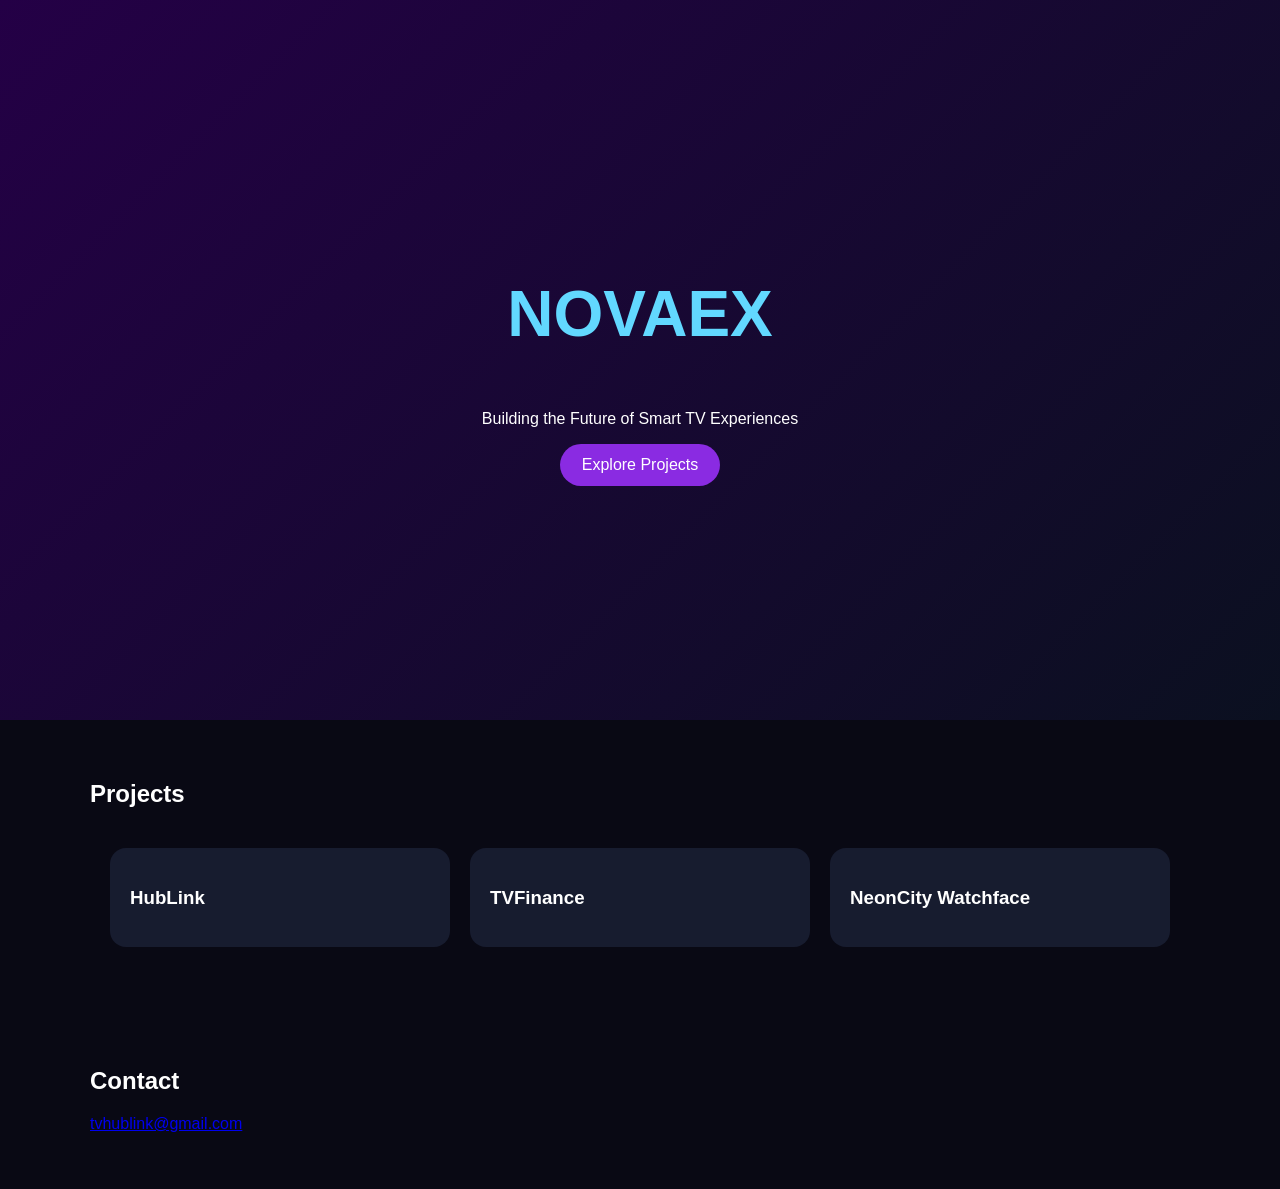
==== index.html @ fdcd35bb "Add files via upload" ====
<!DOCTYPE html><html><head><meta charset="utf-8"><meta name="viewport" content="width=device-width,initial-scale=1"><title>Novaex</title><link rel="stylesheet" href="style.css"></head><body><header class="hero"><h1>NOVAEX</h1><p>Building the Future of Smart TV Experiences</p><a class="btn" href="#projects">Explore Projects</a></header><section id="projects"><h2>Projects</h2><div class="grid"><a class="card" href="projects/hublink.html"><h3>HubLink</h3></a><a class="card" href="projects/tvfinance.html"><h3>TVFinance</h3></a><a class="card" href="projects/neoncity.html"><h3>NeonCity Watchface</h3></a></div></section><section><h2>Contact</h2><p><a href="mailto:tvhublink@gmail.com">tvhublink@gmail.com</a></p></section></body></html>
---- style.css ----
body{margin:0;background:#090914;color:#fff;font-family:Arial}.hero{height:80vh;display:flex;flex-direction:column;justify-content:center;align-items:center;background:linear-gradient(135deg,#240046,#0b1020)}h1{font-size:64px;color:#62d8ff}.btn{padding:12px 22px;background:#8a2be2;color:#fff;text-decoration:none;border-radius:24px}.grid{display:grid;grid-template-columns:repeat(auto-fit,minmax(220px,1fr));gap:20px;padding:20px}.card{background:#171c2f;padding:20px;border-radius:16px;color:#fff;text-decoration:none}section{max-width:1100px;margin:auto;padding:40px 20px}
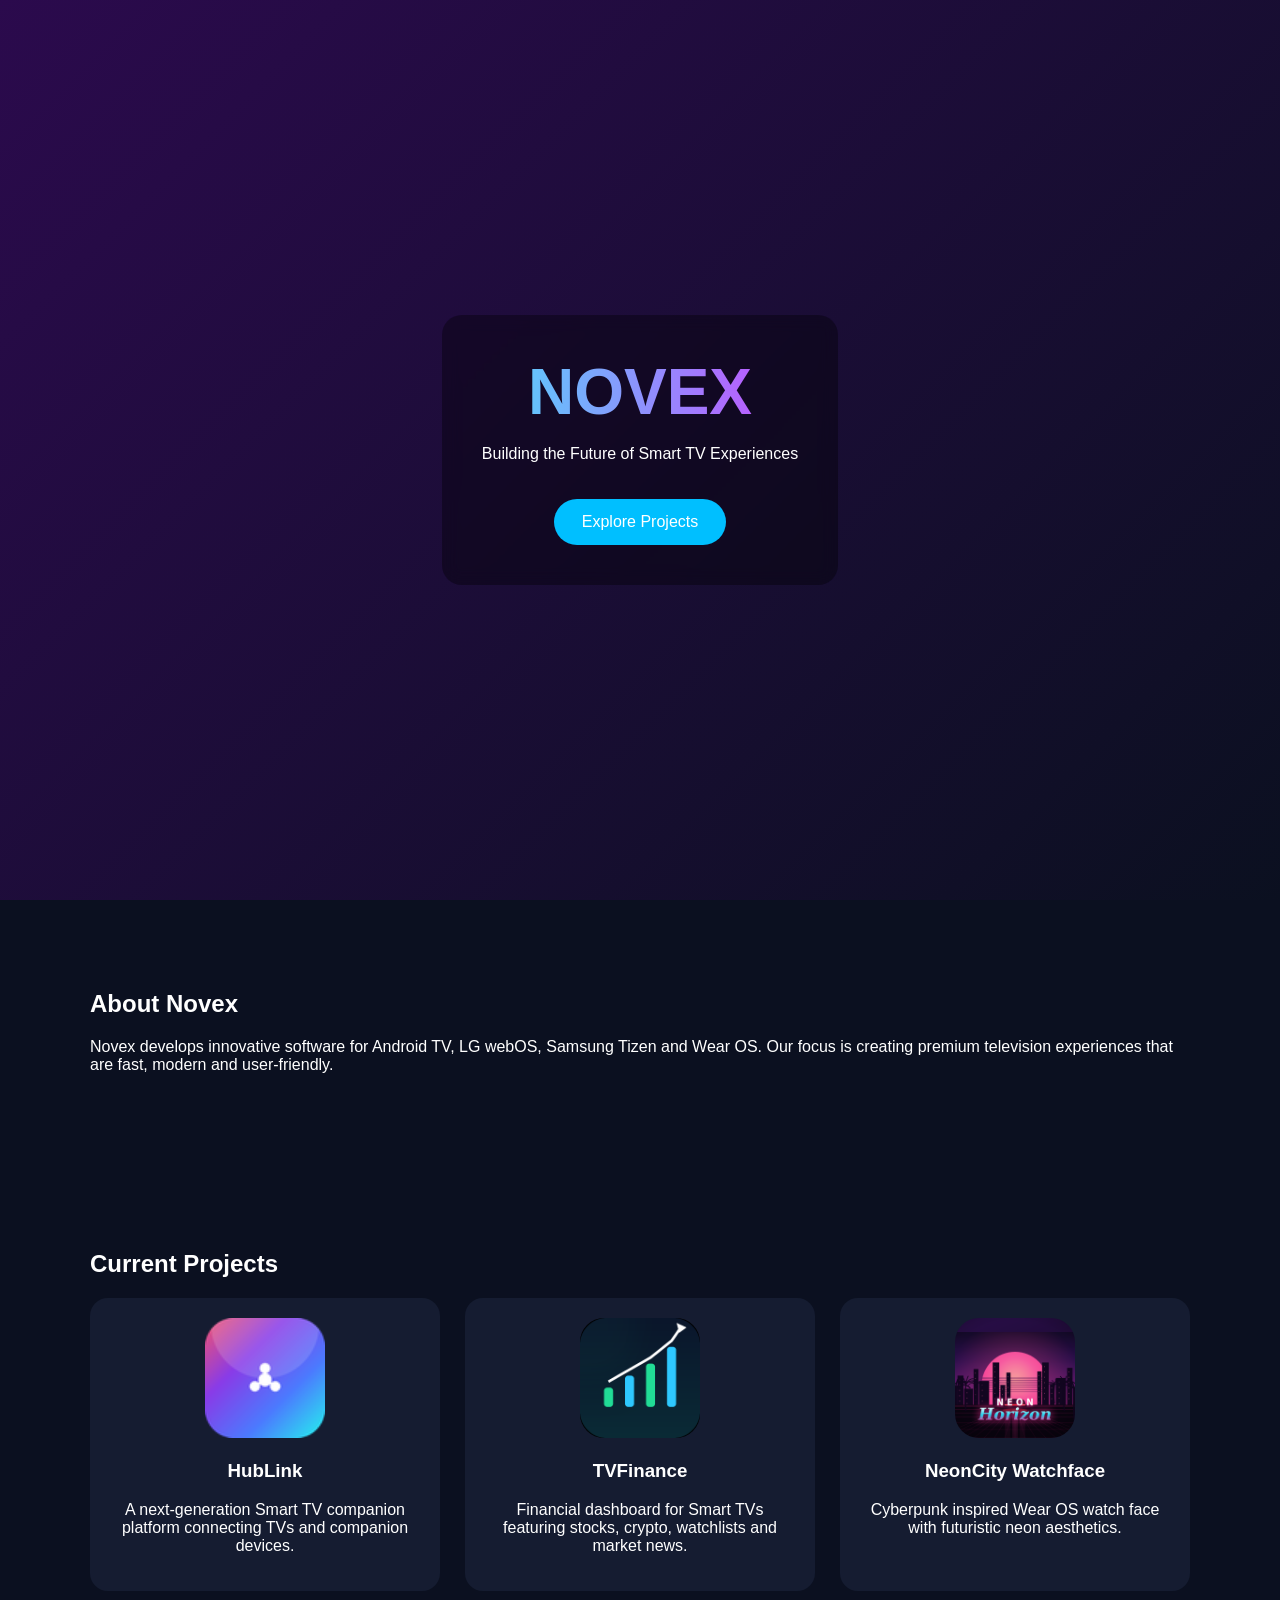
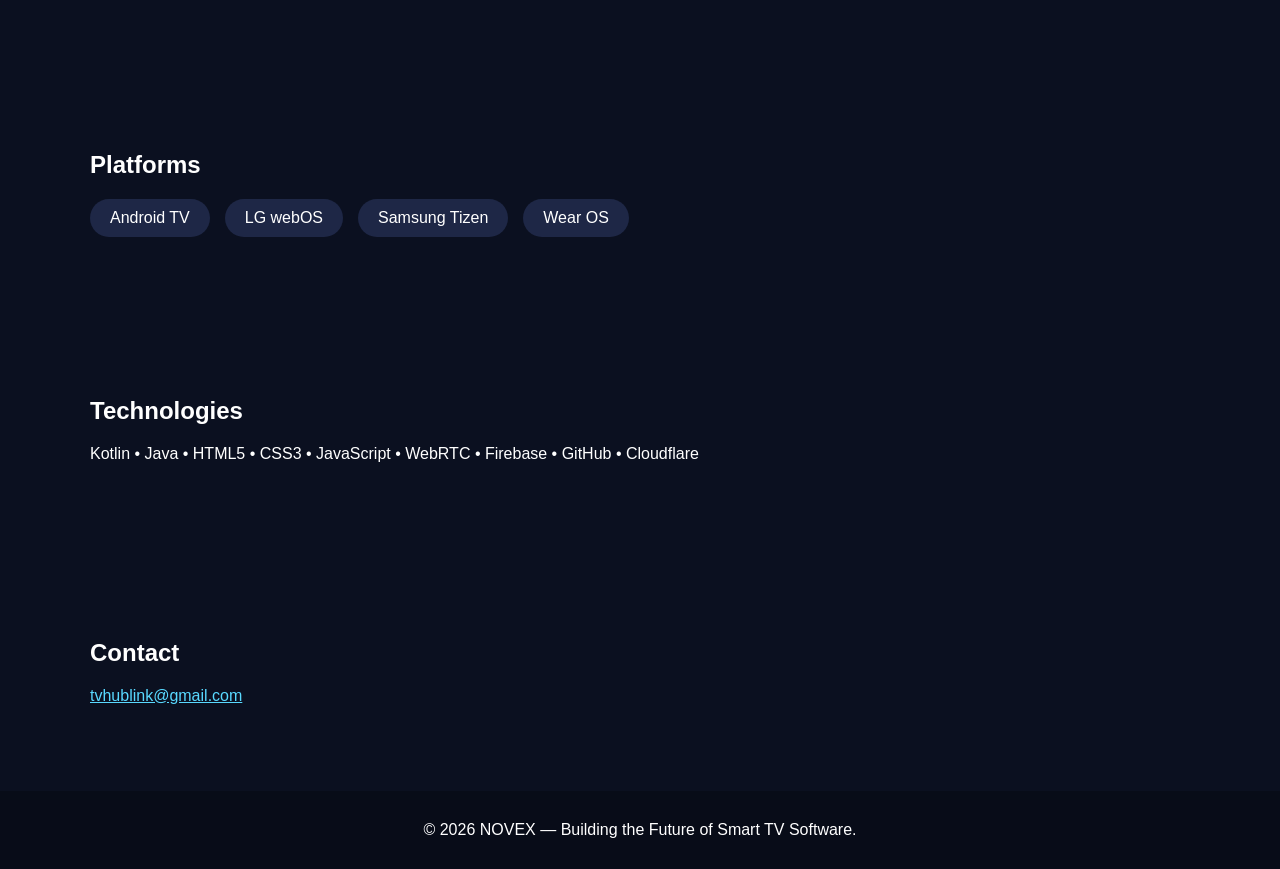
==== commit 7524e7a2: "Add files via upload" ====
--- a/index.html
+++ b/index.html
@@ -1 +1,52 @@
-<!DOCTYPE html><html><head><meta charset="utf-8"><meta name="viewport" content="width=device-width,initial-scale=1"><title>Novaex</title><link rel="stylesheet" href="style.css"></head><body><header class="hero"><h1>NOVAEX</h1><p>Building the Future of Smart TV Experiences</p><a class="btn" href="#projects">Explore Projects</a></header><section id="projects"><h2>Projects</h2><div class="grid"><a class="card" href="projects/hublink.html"><h3>HubLink</h3></a><a class="card" href="projects/tvfinance.html"><h3>TVFinance</h3></a><a class="card" href="projects/neoncity.html"><h3>NeonCity Watchface</h3></a></div></section><section><h2>Contact</h2><p><a href="mailto:tvhublink@gmail.com">tvhublink@gmail.com</a></p></section></body></html>+<!DOCTYPE html>
+<html lang="en">
+<head>
+<meta charset="UTF-8">
+<meta name="viewport" content="width=device-width,initial-scale=1">
+<title>NOVEX</title>
+<link rel="stylesheet" href="style.css">
+</head>
+<body>
+<header class="hero">
+<div class="overlay">
+<h1>NOVEX</h1>
+<p>Building the Future of Smart TV Experiences</p>
+<a href="#projects" class="btn">Explore Projects</a>
+</div>
+</header>
+
+<section class="about">
+<h2>About Novex</h2>
+<p>Novex develops innovative software for Android TV, LG webOS, Samsung Tizen and Wear OS. Our focus is creating premium television experiences that are fast, modern and user‑friendly.</p>
+</section>
+
+<section id="projects">
+<h2>Current Projects</h2>
+<div class="cards">
+<div class="card"><img src="assets/hublink.png"><h3>HubLink</h3><p>A next-generation Smart TV companion platform connecting TVs and companion devices.</p></div>
+<div class="card"><img src="assets/tvfinance.png"><h3>TVFinance</h3><p>Financial dashboard for Smart TVs featuring stocks, crypto, watchlists and market news.</p></div>
+<div class="card"><img src="assets/neoncity.png"><h3>NeonCity Watchface</h3><p>Cyberpunk inspired Wear OS watch face with futuristic neon aesthetics.</p></div>
+</div>
+</section>
+
+<section class="platforms">
+<h2>Platforms</h2>
+<div class="chips">
+<span>Android TV</span><span>LG webOS</span><span>Samsung Tizen</span><span>Wear OS</span>
+</div>
+</section>
+
+<section class="tech">
+<h2>Technologies</h2>
+<p>Kotlin • Java • HTML5 • CSS3 • JavaScript • WebRTC • Firebase • GitHub • Cloudflare</p>
+</section>
+
+<section class="contact">
+<h2>Contact</h2>
+<p><a href="mailto:tvhublink@gmail.com">tvhublink@gmail.com</a></p>
+</section>
+
+<footer>© 2026 NOVEX — Building the Future of Smart TV Software.</footer>
+<script src="script.js"></script>
+</body>
+</html>
--- a/style.css
+++ b/style.css
@@ -1 +1,14 @@
-body{margin:0;background:#090914;color:#fff;font-family:Arial}.hero{height:80vh;display:flex;flex-direction:column;justify-content:center;align-items:center;background:linear-gradient(135deg,#240046,#0b1020)}h1{font-size:64px;color:#62d8ff}.btn{padding:12px 22px;background:#8a2be2;color:#fff;text-decoration:none;border-radius:24px}.grid{display:grid;grid-template-columns:repeat(auto-fit,minmax(220px,1fr));gap:20px;padding:20px}.card{background:#171c2f;padding:20px;border-radius:16px;color:#fff;text-decoration:none}section{max-width:1100px;margin:auto;padding:40px 20px}+body{margin:0;font-family:Arial,sans-serif;background:#0b1020;color:#fff}
+.hero{height:100vh;background:linear-gradient(135deg,#2b0a4d,#0b1020);display:flex;align-items:center;justify-content:center;text-align:center}
+.overlay{background:rgba(0,0,0,.35);padding:40px;border-radius:20px;backdrop-filter:blur(8px)}
+h1{font-size:64px;margin:0;background:linear-gradient(90deg,#53d8fb,#c74dff);-webkit-background-clip:text;color:transparent}
+.btn{display:inline-block;margin-top:20px;padding:14px 28px;background:#00bfff;color:#fff;text-decoration:none;border-radius:30px}
+section{max-width:1100px;margin:auto;padding:70px 20px}
+.cards{display:grid;grid-template-columns:repeat(auto-fit,minmax(250px,1fr));gap:25px}
+.card{background:#151c31;border-radius:18px;padding:20px;text-align:center;transition:.3s}
+.card:hover{transform:translateY(-8px)}
+.card img{width:120px;height:120px;border-radius:24px;object-fit:cover}
+.chips{display:flex;flex-wrap:wrap;gap:15px}
+.chips span{padding:10px 20px;background:#1e2746;border-radius:25px}
+footer{text-align:center;padding:30px;background:#080c18}
+a{color:#59d9ff}
